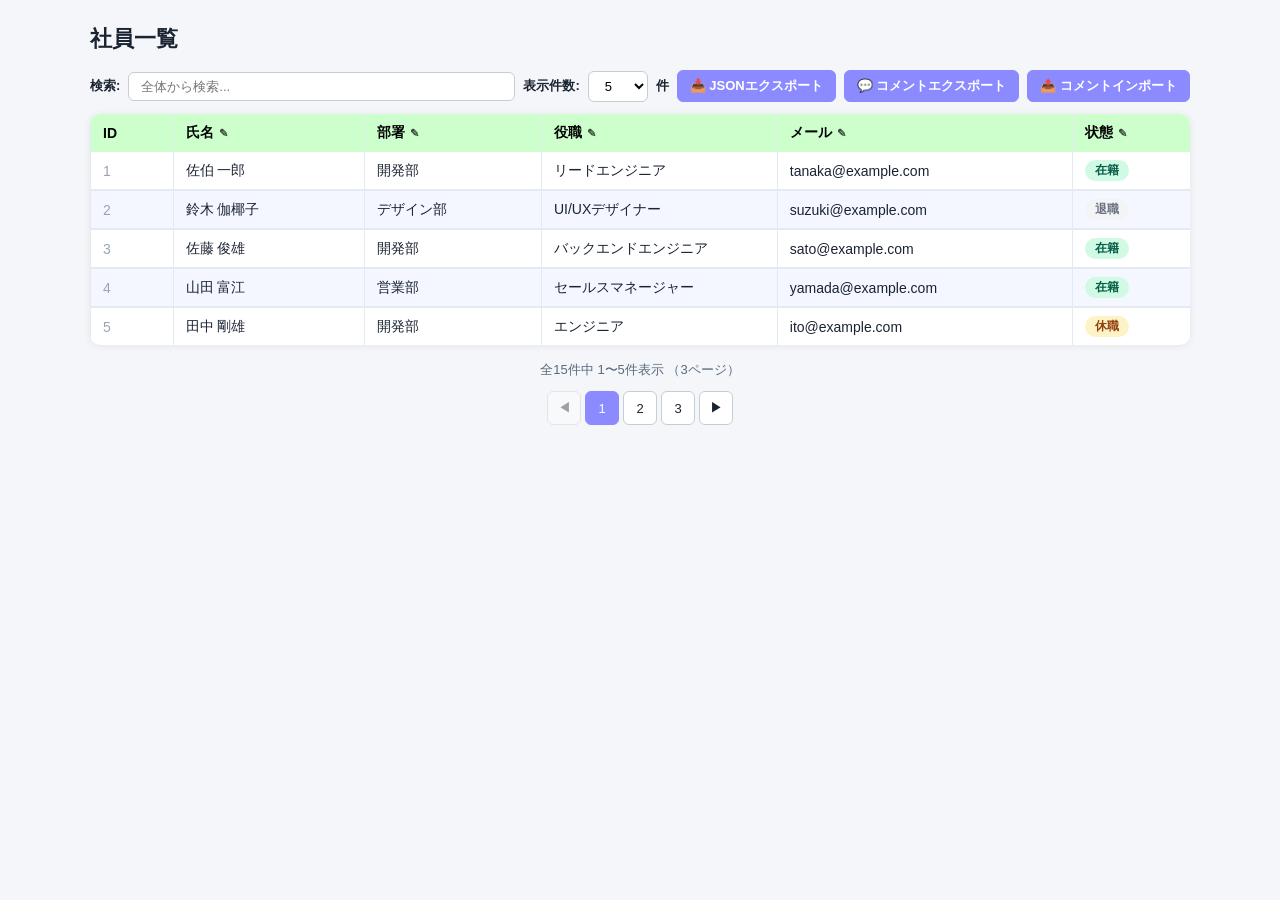
==== src2/index.html @ 803e3e86 ":update: :wrench: コメントセルのスタイルを調整" ====
<!DOCTYPE html>
<html lang="ja">
<head>
  <meta charset="UTF-8">
  <meta name="viewport" content="width=device-width, initial-scale=1">
  <title>社員テーブルサンプル</title>
  <link rel="stylesheet" href="./style.css">
</head>
<body>

<header class="page-header">
  <h1 class="page-title">社員一覧</h1>
</header>

<!-- フィルターエリア -->
<div class="filter-bar" id="js-filter-bar">
  <label class="filter-label" for="js-dept-filter" style="display: none">部署で絞り込み:</label>
  <select class="filter-select" id="js-dept-filter" style="display: none">
    <option value="">全部</option>
  </select>
  <label class="filter-label" for="js-search-input">検索:</label>
  <input class="filter-search" id="js-search-input" type="text" placeholder="全体から検索...">
  <label class="filter-label" for="js-pagesize-select">表示件数:</label>
  <select class="filter-pagesize" id="js-pagesize-select">
    <option value="5">5</option>
    <option value="10">10</option>
    <option value="25">25</option>
    <option value="50">50</option>
  </select>
  <span class="filter-label">件</span>
  <button class="filter-export" id="js-export-btn" title="編集後のデータをJSONファイルとしてダウンロード">📥 JSONエクスポート</button>
  <button class="filter-export" id="js-export-comments-btn" title="コメントをJSONファイルとしてダウンロード">💬 コメントエクスポート</button>
  <button class="filter-export" id="js-import-comments-btn" title="コメントをJSONファイルから読み込み">📤 コメントインポート</button>
</div>

<!-- テーブルエリア -->
<div class="tbl-scroll" id="js-wrap">
  <table class="tbl" id="js-table">
    <thead><tr id="js-thead-row"></tr></thead>
    <tbody id="js-tbody"></tbody>
  </table>
  <p class="tbl-empty" id="js-empty-msg" hidden>該当するデータがありません。</p>
</div>

<!-- ページネーション＆情報エリア -->
<div class="pagination-bar" id="js-pag-bar">
  <span class="pag-info" id="js-pag-info"></span>
  <div class="pag-btns" id="js-pag-btns"></div>
</div>

<script src="./script.js"></script>
</body>
</html>
---- src2/style.css ----
/* ── リセット＆基本 ── */
*, *::before, *::after { box-sizing: border-box; }

body {
  font-family: -apple-system, BlinkMacSystemFont, 'Segoe UI', 'Hiragino Kaku Gothic ProN',
    'Noto Sans JP', sans-serif;
  margin: 0;
  padding: 24px 16px 48px;
  background: #f4f6f9;
  color: #1a2332;
}

/* ── ヘッダー ── */
.page-header {
  max-width: 1100px;
  margin: 0 auto 16px;
}
.page-title {
  font-size: 22px;
  font-weight: 700;
  margin: 0;
}

/* ── フィルターバー ── */
.filter-bar {
  max-width: 1100px;
  margin: 0 auto 12px;
  display: flex;
  align-items: center;
  gap: 8px;
}
.filter-label {
  font-size: 13px;
  font-weight: 600;
}
.filter-select {
  padding: 6px 12px;
  font-size: 13px;
  border: 1px solid #c5cdd5;
  border-radius: 6px;
  background: #fff;
  cursor: pointer;
  font-family: inherit;
}
.filter-search {
  flex: 1;
  min-width: 120px;
  padding: 6px 12px;
  font-size: 13px;
  border: 1px solid #c5cdd5;
  border-radius: 6px;
  background: #fff;
  font-family: inherit;
}
.filter-search:focus {
  outline: none;
  border-color: #ccccff;
  box-shadow: 0 0 0 2px #ccffcc;
}
.filter-pagesize {
  padding: 6px 12px;
  font-size: 13px;
  border: 1px solid #c5cdd5;
  border-radius: 6px;
  background: #fff;
  font-family: inherit;
  width: 60px;
}
.filter-pagesize:focus {
  outline: none;
  border-color: #ccccff;
  box-shadow: 0 0 0 2px #ccffcc;
}

/* エクスポートボタン */
.filter-export {
  padding: 6px 12px;
  font-size: 13px;
  font-weight: 600;
  border: 1px solid #8b8bff;
  border-radius: 6px;
  background: #8b8bff;
  color: #fff;
  cursor: pointer;
  font-family: inherit;
  white-space: nowrap;
}
.filter-export:hover { background: #6a6ad4; }

/* ── テーブルコンテナ（横スクロール） ── */
.tbl-scroll {
  max-width: 1100px;
  margin: 0 auto;
  overflow-x: auto;
  background: #fff;
  border-radius: 10px;
  box-shadow: 0 1px 8px rgba(0, 0, 0, 0.07);
}

/* ── テーブル ── */
.tbl {
  border-collapse: collapse;
  width: 100%;
  font-size: 14px;
  table-layout: fixed;
}
.tbl th {
  background: #ccffcc;
  color: #000000;
  padding: 10px 12px;
  text-align: left;
  font-weight: 600;
  white-space: nowrap;
  border-left: 1px solid #e5e9f2;
}

/* ソート対象ヘッダ */
.tbl th[data-sortable] { cursor: pointer; }
.tbl th[data-sortable]:hover { background: #ffcccc; }

/* 現在ソート中のヘッダ */
.tbl th[aria-sort="ascending"],
.tbl th[aria-sort="descending"] {
  background: #ccccff;
}

/* ソートインジケーター */
.tbl-sort-icon {
  margin-left: 5px;
  font-size: 11px;
  opacity: 0.9;
}
.tbl td {
  padding: 8px 12px;
  border-bottom: 2px solid #e5e9f2;
  border-left: 1px solid #e5e9f2;
  overflow: hidden;
  text-overflow: ellipsis;
  white-space: nowrap;
}
.tbl tbody tr:last-child td { border-bottom: none; }
.tbl tbody tr:nth-child(even) td { background: #f4f7ff; }

/* ヘッダー編集マーク */
.tbl-edit-hint {
  margin-left: 5px;
  font-size: 11px;
  opacity: 0.7;
}

/* 読み取り専用セル */
.tbl-cell-readonly {
  color: #9aa5b4;
  cursor: default;
}

/* 編集可能セル */
.tbl-cell-editable { cursor: pointer; }
.tbl-cell-editable:hover { background: #ebf2ff !important; }

/* ── コメント付きセルのインジケーター（CSS :has() 用） ── */
.tbl-comment-indicator {
  display: none;
}

/* コメントがある編集可能セル — バックグラウンドを強調 */
.tbl td[data-col]:has(.tbl-comment-indicator) {
  background: #fff9e6 !important;
}

/* 偶数行のストライプとの兼ね合い — コメントセルは黄色を優先 */
.tbl td[data-col]:has(.tbl-comment-indicator):nth-child(even) {
  background: #fff9e6 !important;
}

/* ホバー時も黄色を維持 */
.tbl td[data-col]:has(.tbl-comment-indicator):hover {
  background: #fff3cc !important;
}

/* 吹き出しマーク追加 */
.tbl td[data-col]:has(.tbl-comment-indicator):after {
  content: '💬'; /* コメントアイコン */
  font-size: 14px;
  opacity: 0.7;
}

/* 編集中セル */
.tbl-cell-editable.is-editing {
  padding: 0;
  cursor: default;
  background: #fff !important;
  box-shadow: inset 0 0 0 2px #ffcccc;
}

/* 入力要素 */
.tbl-input,
.tbl-select {
  display: block;
  width: 100%;
  padding: 8px 12px;
  border: none;
  outline: none;
  background: transparent;
  font-size: 14px;
  font-family: inherit;
  color: #1a2332;
}
.tbl-select { cursor: pointer; }

/* 状態バッジ */
.tbl-status {
  display: inline-block;
  padding: 2px 10px;
  border-radius: 9999px;
  font-size: 12px;
  font-weight: 600;
}
.tbl-status[data-status="在籍"] { background: #d1fae5; color: #065f46; }
.tbl-status[data-status="休職"] { background: #fef3c7; color: #92400e; }
.tbl-status[data-status="退職"] { background: #f3f4f6; color: #6b7280; }

/* 該当なしメッセージ */
.tbl-empty {
  text-align: center;
  padding: 24px;
  color: #9aa5b4;
  font-size: 14px;
  margin: 0;
}

/* ── ページネーション ── */
.pagination-bar {
  max-width: 1100px;
  margin: 16px auto 0;
  display: flex;
  flex-wrap: wrap;
  align-items: center;
  justify-content: center;
  gap: 8px;
}
.pag-info {
  font-size: 13px;
  color: #5a6a7e;
  width: 100%;
  text-align: center;
  margin-bottom: 4px;
}
.pag-btns {
  display: flex;
  flex-wrap: wrap;
  gap: 4px;
  justify-content: center;
}
.pag-btn {
  min-width: 34px;
  height: 34px;
  padding: 0 6px;
  border: 1px solid #c5cdd5;
  border-radius: 6px;
  background: #fff;
  font-size: 13px;
  cursor: pointer;
  font-family: inherit;
  color: #1a2332;
  display: inline-flex;
  align-items: center;
  justify-content: center;
}
.pag-btn:hover:not(:disabled) { background: #ebf2ff; }
.pag-btn[aria-current="page"] {
  background: #8b8bff;
  color: #fff;
  border-color: #8b8bff;
}
.pag-btn:disabled {
  opacity: 0.4;
  cursor: default;
}

/* ── コメントツールチップ ── */
.tbl-comment-tooltip {
  pointer-events: auto;
  position: fixed;
  z-index: 999;
  background: #fffbe6;
  border: 1px solid #e6c200;
  border-radius: 8px;
  padding: 10px 32px 10px 12px;
  max-width: 320px;
  min-width: 150px;
  box-shadow: 0 4px 12px rgba(0, 0, 0, 0.15);
  font-size: 13px;
  line-height: 1.5;
  color: #1a2332;

  white-space: pre-wrap;
}
.tbl-comment-body {
  word-break: break-word;
}
.tbl-comment-empty {
  color: #9aa5b4;
  font-style: italic;
}
.tbl-comment-close {
  position: absolute;
  top: 4px;
  right: 6px;
  background: none;
  border: none;
  font-size: 14px;
  color: #9aa5b4;
  cursor: pointer;
  padding: 2px 4px;
  line-height: 1;
}
.tbl-comment-close:hover {
  color: #cc0000;
}

/* ── コメント入力ダイアログ ── */
.tbl-comment-dialog {
  background: #fff;
  border: 1px solid #c5cdd5;
  border-radius: 10px;
  padding: 16px;
  box-shadow: 0 8px 24px rgba(0, 0, 0, 0.15);
  display: flex;
  flex-direction: column;
  gap: 10px;
  min-width: 280px;
  max-width: 350px;
}
.tbl-comment-dialog label {
  font-size: 13px;
  font-weight: 600;
}
.tbl-comment-textarea {
  width: 100%;
  min-height: 60px;
  padding: 8px 10px;
  font-size: 13px;
  font-family: inherit;
  border: 1px solid #c5cdd5;
  border-radius: 6px;
  resize: vertical;
}
.tbl-comment-textarea:focus {
  outline: none;
  border-color: #8b8bff;
  box-shadow: 0 0 0 2px #ebf2ff;
}
.tbl-comment-btn {
  padding: 6px 14px;
  font-size: 13px;
  font-weight: 600;
  border-radius: 6px;
  cursor: pointer;
  font-family: inherit;
  border: 1px solid transparent;
}
.tbl-comment-btn-ok {
  background: #8b8bff;
  color: #fff;
}
.tbl-comment-btn-ok:hover { background: #6a6ad4; }
.tbl-comment-btn-cancel {
  background: #fff;
  color: #5a6a7e;
  border-color: #c5cdd5;
}
.tbl-comment-btn-cancel:hover { background: #f4f6f9; }
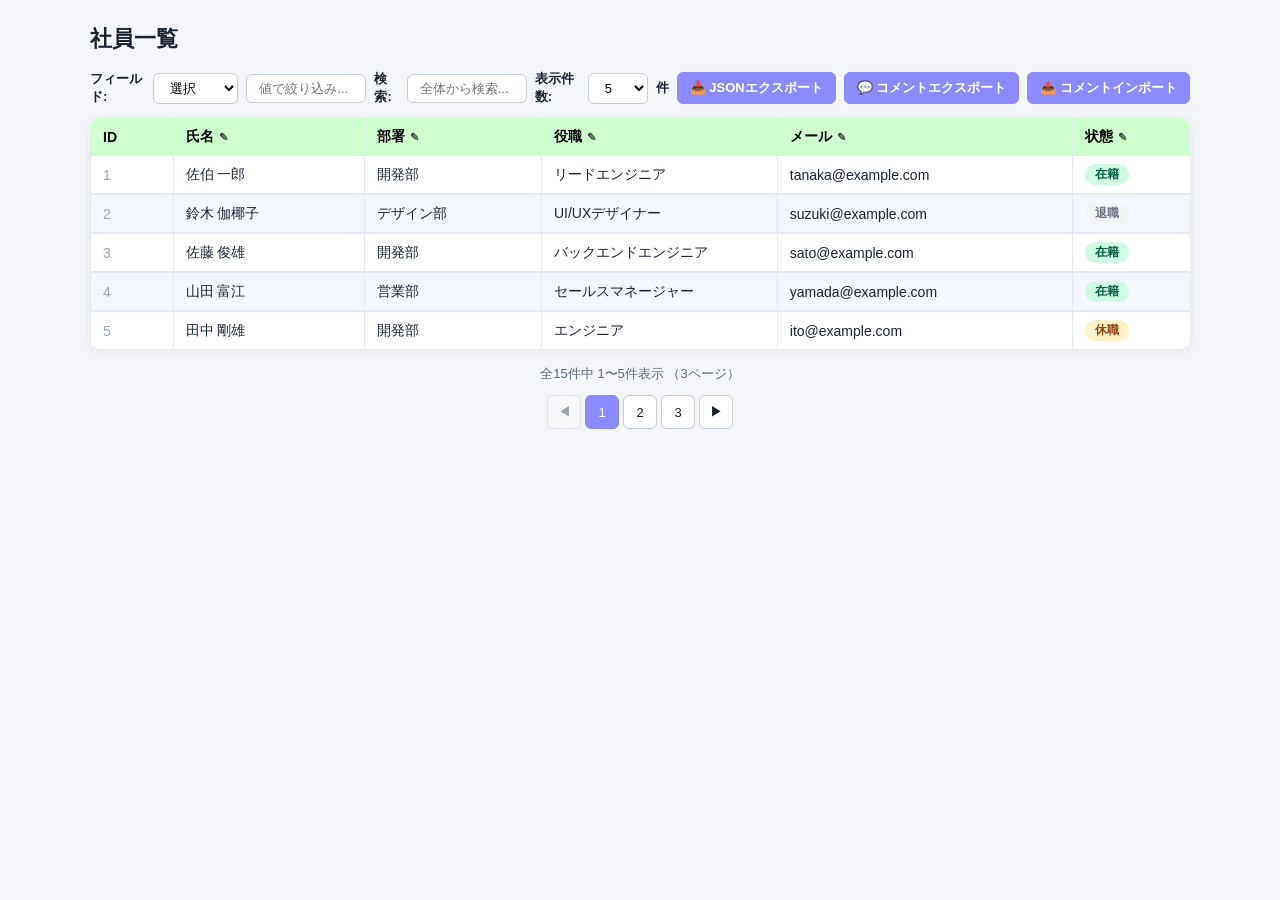
==== commit 737bb5ce: ":add: :sparkles: 検索機能改善・タスク管理表サンプル追加" ====
--- a/src2/index.html
+++ b/src2/index.html
@@ -14,10 +14,11 @@
 
 <!-- フィルターエリア -->
 <div class="filter-bar" id="js-filter-bar">
-  <label class="filter-label" for="js-dept-filter" style="display: none">部署で絞り込み:</label>
-  <select class="filter-select" id="js-dept-filter" style="display: none">
-    <option value="">全部</option>
+  <label class="filter-label" for="js-field-filter">フィールド:</label>
+  <select class="filter-select" id="js-field-filter">
+    <option value="">選択</option>
   </select>
+  <input class="filter-search" id="js-field-filter-input" type="text" placeholder="値で絞り込み...">
   <label class="filter-label" for="js-search-input">検索:</label>
   <input class="filter-search" id="js-search-input" type="text" placeholder="全体から検索...">
   <label class="filter-label" for="js-pagesize-select">表示件数:</label>
